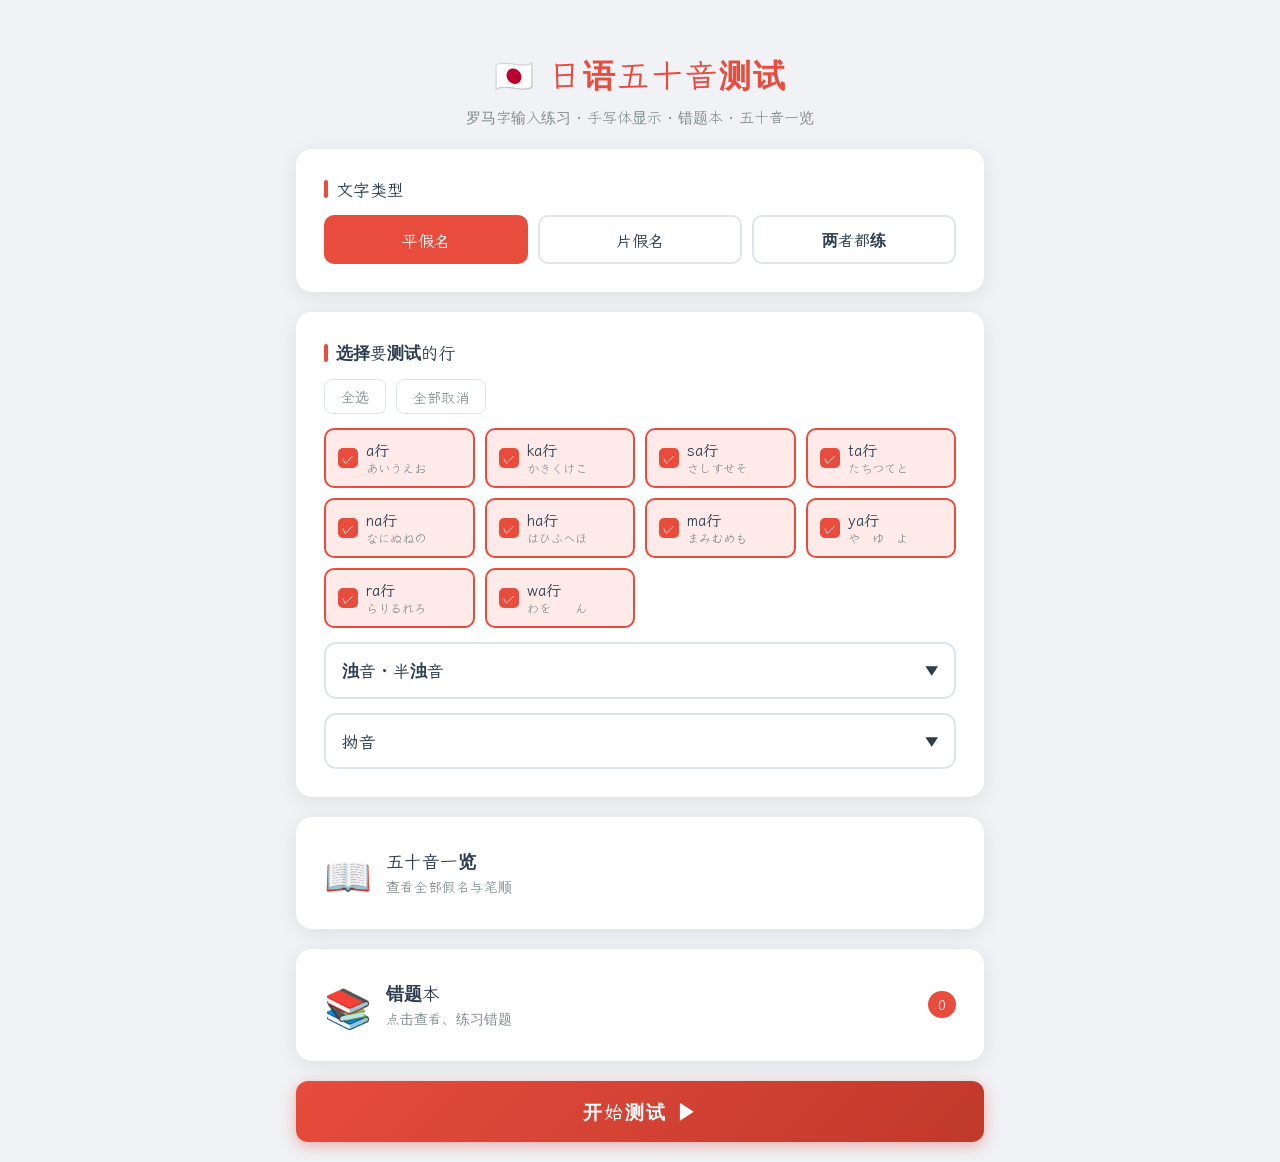
==== index.html @ a442e857 "更改了名字index" ====
<!DOCTYPE html>
<html lang="zh-CN">
<head>
<meta charset="UTF-8">
<meta name="viewport" content="width=device-width, initial-scale=1.0">
<title>日语五十音测试</title>
<link rel="preconnect" href="https://fonts.googleapis.com">
<link rel="preconnect" href="https://fonts.gstatic.com" crossorigin>
<link href="https://fonts.googleapis.com/css2?family=Klee+One:wght@400;600&display=swap" rel="stylesheet">
<link rel="stylesheet" href="css/style.css">
</head>
<body>
<div class="container">
  <header>
    <h1>🇯🇵 日语五十音测试</h1>
    <p>罗马字输入练习 · 手写体显示 · 错题本 · 五十音一览</p>
  </header>

  <!-- ===== 设置界面 ===== -->
  <div id="setupScreen">
    <div class="card">
      <div class="section-title">文字类型</div>
      <div class="script-toggle" id="scriptToggle">
        <button data-script="hiragana" class="active">平假名</button>
        <button data-script="katakana">片假名</button>
        <button data-script="both">两者都练</button>
      </div>
    </div>
    <div class="card">
      <div class="section-title">选择要测试的行</div>
      <div class="select-all-row">
        <button onclick="selectAll(true)">全选</button>
        <button onclick="selectAll(false)">全部取消</button>
      </div>
      <div class="row-grid" id="rowGrid"></div>
      <button class="collapse-toggle" id="dakuonRowToggle" onclick="toggleCollapse('dakuonRowToggle','dakuonRowBody')" style="margin-top:14px">
        <span>浊音・半浊音</span><span class="arrow">▼</span>
      </button>
      <div class="collapse-body" id="dakuonRowBody">
        <div class="row-grid" id="dakuonRowGrid" style="margin-top:14px"></div>
      </div>
      <button class="collapse-toggle" id="youonRowToggle" onclick="toggleCollapse('youonRowToggle','youonRowBody')" style="margin-top:14px">
        <span>拗音</span><span class="arrow">▼</span>
      </button>
      <div class="collapse-body" id="youonRowBody">
        <div class="row-grid" id="youonRowGrid" style="margin-top:14px"></div>
      </div>
    </div>
    <div class="card book-card" onclick="openChart()">
      <div class="book-icon">📖</div>
      <div class="book-text">
        <div class="book-title">五十音一览</div>
        <div class="book-sub">查看全部假名与笔顺</div>
      </div>
    </div>
    <div class="card book-card" onclick="openMistakeBook()">
      <div class="book-icon">📚</div>
      <div class="book-text">
        <div class="book-title">错题本</div>
        <div class="book-sub">点击查看、练习错题</div>
      </div>
      <div class="book-badge" id="bookCountBadge">0</div>
    </div>
    <button class="start-btn" onclick="startTest()">开始测试 ▶</button>
  </div>

  <!-- ===== 测试界面 ===== -->
  <div id="testScreen" class="hidden">
    <div class="card">
      <div class="progress-bar">
        <div class="progress-track"><div class="progress-fill" id="progressFill"></div></div>
        <div class="progress-text" id="progressText">0 / 0</div>
      </div>
      <div class="score-bar">
        <div class="score-item"><span class="dot dot-correct"></span>&nbsp;正确: <span id="correctCount">0</span></div>
        <div class="score-item"><span class="dot dot-wrong"></span>&nbsp;错误: <span id="wrongCount">0</span></div>
        <div class="score-item hidden" id="masteredWrap"><span class="dot" style="background:#f39c12"></span>&nbsp;已掌握: <span id="masteredCount">0</span></div>
      </div>
      <div class="test-area">
        <div><span class="kana-type-badge" id="kanaTypeBadge"></span></div>
        <div class="kana-display" id="kanaDisplay"></div>
        <div class="alt-hint">💡 chi可输ti，tsu可输tu，shi→si，fu→hu，ji→zi 等多种罗马字均可</div>
        <div class="input-area">
          <input type="text" id="romajiInput" placeholder="  " autocomplete="off" autocapitalize="off" spellcheck="false">
          <button onclick="checkAnswer()">✓</button>
        </div>
        <div class="feedback" id="feedback"></div>
        <div class="test-actions">
          <button onclick="skipQuestion()">跳过</button>
          <button class="btn-next hidden" id="nextBtn" onclick="nextQuestion()">下一题 →</button>
          <button onclick="endTest()">结束测试</button>
        </div>
      </div>
    </div>
  </div>

  <!-- ===== 结果界面 ===== -->
  <div id="resultScreen" class="hidden">
    <div class="card result-screen">
      <div class="section-title" style="justify-content:center;" id="resultTitle">测试结果</div>
      <div class="result-score" id="resultScore"></div>
      <div class="result-label" id="resultLabel"></div>
      <div class="result-detail">
        <div><div class="num" id="resCorrect" style="color:var(--success)"></div>正确</div>
        <div><div class="num" id="resWrong" style="color:var(--danger)"></div>错误</div>
        <div><div class="num" id="resTotal"></div>总计</div>
      </div>
      <div class="mistakes-section hidden" id="mistakesSection">
        <h3>📝 本次错题：</h3>
        <div class="mistake-list" id="mistakeList"></div>
      </div>
      <div style="margin-top:24px;display:flex;gap:10px;justify-content:center;flex-wrap:wrap">
        <button class="start-btn" style="max-width:260px" onclick="restartSame()">再来一次 ▶</button>
        <button class="hidden" id="resPracticeBtn" style="padding:14px 22px;border:2px solid #f39c12;border-radius:12px;background:#fff8e1;color:#856404;font-size:1em;font-weight:700;cursor:pointer;font-family:inherit" onclick="startMistakePractice()">📚 练习错题</button>
        <button style="padding:14px 22px;border:2px solid var(--border);border-radius:12px;background:var(--card);font-size:1em;font-weight:600;cursor:pointer;font-family:inherit" onclick="goSetup()">返回设置</button>
      </div>
    </div>
  </div>

  <!-- ===== 错题本界面 ===== -->
  <div id="mistakeBookScreen" class="hidden">
    <div class="card">
      <div class="section-title">📚 错题本</div>
      <div class="book-stats" id="bookStats"></div>
      <div id="bookList"></div>
    </div>
    <div class="book-actions">
      <button class="start-btn" id="bookPracticeBtn" style="max-width:100%" onclick="startMistakePractice()">练习错题 ▶</button>
      <div class="book-bottom-row">
        <button class="btn-danger" onclick="clearAllMistakes()">🗑 清空错题本</button>
        <button onclick="goSetup()">← 返回设置</button>
      </div>
    </div>
  </div>

  <!-- ===== 五十音一览界面 ===== -->
  <div id="chartScreen" class="hidden">
    <div class="card">
      <div class="chart-toggle" id="chartToggle">
        <button data-script="hiragana" class="active" onclick="setChartScript('hiragana')">平假名</button>
        <button data-script="katakana" onclick="setChartScript('katakana')">片假名</button>
      </div>

      <div class="section-title">清音（五十音）</div>
      <div id="seionChart"></div>

      <div class="chart-section">
        <button class="collapse-toggle" id="dakuonToggle" onclick="toggleCollapse('dakuonToggle','dakuonBody')">
          <span>浊音・半浊音</span><span class="arrow">▼</span>
        </button>
        <div class="collapse-body" id="dakuonBody">
          <div id="dakuonChart" style="margin-top:16px"></div>
        </div>
      </div>

      <div class="chart-section">
        <button class="collapse-toggle" id="youonToggle" onclick="toggleCollapse('youonToggle','youonBody')">
          <span>拗音</span><span class="arrow">▼</span>
        </button>
        <div class="collapse-body" id="youonBody">
          <div id="youonChart" style="margin-top:16px"></div>
        </div>
      </div>

      <div class="chart-section hidden" id="gaiSection">
        <div class="section-title">外来语音（片假名）</div>
        <div class="chart-flow" id="gaiChart"></div>
      </div>

      <div class="chart-note">💡 点击任意假名可查看笔顺动画</div>
      <button class="start-btn" style="margin-top:16px" onclick="goSetup()">← 返回设置</button>
    </div>
  </div>
</div>

<!-- ===== 笔画弹窗 ===== -->
<div class="modal-overlay hidden" id="strokeModal">
  <div class="modal">
    <div class="modal-head">
      <div class="modal-title">
        <span class="mk-char" id="modalChar"></span>
        <span class="mk-meta" id="modalMeta"></span>
      </div>
      <button class="modal-close" onclick="closeStrokeModal()">✕</button>
    </div>
    <div class="stroke-stage" id="strokeStage">
      <svg class="stroke-svg" id="strokeSvg" viewBox="0 0 109 109"></svg>
    </div>
    <div class="combo-stage hidden" id="comboStage">
      <div class="combo-grid" id="comboGrid"></div>
    </div>
    <div class="modal-romaji" id="modalRomaji"></div>
    <div class="modal-stroke-count" id="modalStrokeCount"></div>
    <div class="stroke-num-toggle" id="numToggleWrap">
      <label><input type="checkbox" id="strokeNumToggle" checked onchange="toggleStrokeNums(this.checked)"> 显示笔画数字</label>
    </div>
    <div class="stroke-actions">
      <button class="btn-replay" id="replayBtn" onclick="replayStroke()">▶ 重播</button>
      <button onclick="closeStrokeModal()">关闭</button>
    </div>
  </div>
</div>

<script src="js/stroke-data.js"></script>
<script src="js/kana-data.js"></script>
<script src="js/app.js"></script>
</body>
</html>
---- css/style.css ----
:root{--primary:#e74c3c;--primary-dark:#c0392b;--success:#27ae60;--danger:#e74c3c;--bg:#f0f2f5;--card:#fff;--text:#2c3e50;--text-light:#7f8c8d;--border:#dfe6e9;--shadow:0 4px 20px rgba(0,0,0,.08)}
*{margin:0;padding:0;box-sizing:border-box}
body{font-family:'Klee One','Yu Mincho','游明朝','Hiragino Mincho ProN',serif;background:var(--bg);color:var(--text);min-height:100vh}
.container{max-width:720px;margin:0 auto;padding:20px 16px}
header{text-align:center;padding:30px 0 20px}
header h1{font-size:2em;color:var(--primary);letter-spacing:2px}
header p{color:var(--text-light);margin-top:6px;font-size:.95em}
.card{background:var(--card);border-radius:16px;box-shadow:var(--shadow);padding:28px;margin-bottom:20px}
.section-title{font-size:1.05em;font-weight:700;margin-bottom:14px;display:flex;align-items:center;gap:8px}
.section-title::before{content:'';display:inline-block;width:4px;height:18px;background:var(--primary);border-radius:2px}

.script-toggle{display:flex;gap:10px;flex-wrap:wrap}
.script-toggle button{flex:1;min-width:100px;padding:10px 16px;border:2px solid var(--border);border-radius:10px;background:var(--card);color:var(--text);font-size:1em;font-weight:600;cursor:pointer;transition:all .2s;font-family:inherit}
.script-toggle button:hover{border-color:var(--primary);color:var(--primary)}
.script-toggle button.active{background:var(--primary);border-color:var(--primary);color:#fff}

.row-grid{display:grid;grid-template-columns:repeat(auto-fill,minmax(140px,1fr));gap:10px}
.row-item{display:flex;align-items:center;gap:8px;padding:10px 12px;border:2px solid var(--border);border-radius:10px;cursor:pointer;transition:all .2s;user-select:none}
.row-item:hover{border-color:var(--primary);background:#fff5f5}
.row-item.selected{border-color:var(--primary);background:#ffeaea}
.row-check{width:20px;height:20px;border:2px solid var(--border);border-radius:5px;display:flex;align-items:center;justify-content:center;flex-shrink:0;transition:all .2s;font-size:12px;color:#fff}
.row-item.selected .row-check{background:var(--primary);border-color:var(--primary)}
.row-label{font-weight:600;font-size:.95em;line-height:1.3}
.row-label small{display:block;font-weight:400;color:var(--text-light);font-size:.82em}

.select-all-row{display:flex;gap:10px;margin-bottom:14px}
.select-all-row button{padding:6px 16px;border:1.5px solid var(--border);border-radius:8px;background:var(--card);color:var(--text-light);font-size:.88em;cursor:pointer;transition:all .2s;font-family:inherit}
.select-all-row button:hover{border-color:var(--primary);color:var(--primary)}

.start-btn{display:block;width:100%;padding:16px;border:none;border-radius:12px;background:linear-gradient(135deg,#e74c3c,#c0392b);color:#fff;font-size:1.2em;font-weight:700;letter-spacing:2px;cursor:pointer;transition:all .3s;box-shadow:0 4px 15px rgba(231,76,60,.4);font-family:inherit}
.start-btn:hover{transform:translateY(-2px);box-shadow:0 6px 25px rgba(231,76,60,.5)}
.start-btn:active{transform:translateY(0)}

.kana-display{font-size:8em;line-height:1.2;padding:20px 0;min-height:200px;display:flex;align-items:center;justify-content:center;font-family:'Klee One','Yu Mincho','游明朝','Hiragino Mincho ProN',serif;font-weight:400}
.test-area{text-align:center}

.progress-bar{display:flex;align-items:center;gap:14px;margin-bottom:20px}
.progress-track{flex:1;height:8px;background:var(--border);border-radius:4px;overflow:hidden}
.progress-fill{height:100%;background:linear-gradient(90deg,#e74c3c,#f39c12);border-radius:4px;transition:width .4s ease}
.progress-text{font-size:.88em;color:var(--text-light);white-space:nowrap;font-weight:600}

.score-bar{display:flex;justify-content:center;gap:24px;margin-bottom:16px;font-size:.95em}
.score-item{display:flex;align-items:center;gap:6px;font-weight:600}
.dot{width:10px;height:10px;border-radius:50%;display:inline-block}
.dot-correct{background:var(--success)}.dot-wrong{background:var(--danger)}

.kana-type-badge{display:inline-block;padding:3px 12px;border-radius:20px;font-size:.78em;font-weight:600;margin-bottom:6px}
.badge-hira{background:#e8f8f5;color:#1abc9c}
.badge-kata{background:#f0e6ff;color:#8e44ad}
.badge-practice{background:#fff3cd;color:#856404}

.input-area{display:flex;gap:10px;max-width:400px;margin:0 auto 16px}
.input-area input{flex:1;padding:14px 18px;border:2.5px solid var(--border);border-radius:12px;font-size:1.2em;text-align:center;outline:none;transition:border-color .2s;text-transform:lowercase;font-family:'Segoe UI',sans-serif}
.input-area input:focus{border-color:var(--primary)}
.input-area input.correct{border-color:var(--success);background:#f0fff4}
.input-area input.wrong{border-color:var(--danger);background:#fff5f5}
.input-area button{padding:14px 24px;border:none;border-radius:12px;background:var(--primary);color:#fff;font-size:1em;font-weight:700;cursor:pointer;transition:background .2s;font-family:'Segoe UI',sans-serif}
.input-area button:hover{background:var(--primary-dark)}

.alt-hint{font-size:.82em;color:var(--text-light);margin-bottom:14px}
.feedback{font-size:1.15em;font-weight:700;min-height:36px;margin-bottom:12px;transition:all .3s}
.feedback.correct{color:var(--success)}.feedback.wrong{color:var(--danger)}

.test-actions{display:flex;gap:10px;justify-content:center;margin-top:8px;flex-wrap:wrap}
.test-actions button{padding:10px 24px;border:2px solid var(--border);border-radius:10px;background:var(--card);color:var(--text);font-size:.92em;font-weight:600;cursor:pointer;transition:all .2s;font-family:inherit}
.test-actions button:hover{border-color:var(--primary);color:var(--primary)}
.btn-next{background:var(--primary)!important;border-color:var(--primary)!important;color:#fff!important}
.btn-next:hover{background:var(--primary-dark)!important;color:#fff!important}

.result-screen{text-align:center}
.result-score{font-size:4em;font-weight:800;margin:20px 0 10px}
.result-label{font-size:1.1em;color:var(--text-light);margin-bottom:24px}
.result-detail{display:flex;justify-content:center;gap:32px;margin-bottom:28px;font-size:1em}
.result-detail .num{font-size:1.8em;font-weight:800}
.mistakes-section{text-align:left;margin-top:20px}
.mistakes-section h3{font-size:1em;margin-bottom:12px;color:var(--text-light)}
.mistake-list{display:grid;grid-template-columns:repeat(auto-fill,minmax(200px,1fr));gap:8px}
.mistake-item{display:flex;align-items:center;gap:10px;padding:10px 14px;background:#fff5f5;border-radius:10px;border-left:4px solid var(--danger)}
.mistake-item .mk-char{font-size:1.5em;font-weight:700;font-family:'Klee One','Yu Mincho',serif}
.mistake-item .mk-info{font-size:.88em;color:var(--text-light)}
.mistake-item .mk-info strong{color:var(--text)}

/* 错题本 */
.book-card{cursor:pointer;transition:all .2s;display:flex;align-items:center;gap:14px}
.book-card:hover{transform:translateY(-2px);box-shadow:0 6px 25px rgba(0,0,0,.12)}
.book-icon{font-size:2.4em}
.book-text{flex:1}
.book-text .book-title{font-size:1.1em;font-weight:700}
.book-text .book-sub{font-size:.85em;color:var(--text-light);margin-top:2px}
.book-badge{background:var(--primary);color:#fff;font-size:.82em;font-weight:700;padding:4px 10px;border-radius:20px;min-width:28px;text-align:center}

.book-item{display:flex;align-items:center;gap:12px;padding:12px 14px;border:1.5px solid var(--border);border-radius:12px;margin-bottom:8px;transition:all .2s}
.book-item:hover{border-color:#ffb3b3;background:#fffafa}
.book-item .bi-char{font-size:2em;min-width:50px;text-align:center;font-family:'Klee One','Yu Mincho',serif}
.book-item .bi-info{flex:1}
.book-item .bi-romaji{font-weight:700;font-size:1em}
.book-item .bi-meta{font-size:.78em;color:var(--text-light);margin-top:3px;display:flex;align-items:center;gap:8px;flex-wrap:wrap}
.book-item .bi-meta .tag{display:inline-block;padding:1px 8px;border-radius:10px;font-size:.75em;font-weight:600}
.tag-hira{background:#e8f8f5;color:#1abc9c}
.tag-kata{background:#f0e6ff;color:#8e44ad}
.streak-dots{display:inline-flex;gap:3px;vertical-align:middle}
.streak-dot{width:10px;height:10px;border-radius:50%;border:2px solid #ccc;background:transparent;display:inline-block}
.streak-dot.filled{background:var(--success);border-color:var(--success)}
.bi-remove{width:32px;height:32px;border:2px solid var(--border);border-radius:8px;background:var(--card);color:var(--text-light);font-size:1em;cursor:pointer;transition:all .2s;display:flex;align-items:center;justify-content:center;flex-shrink:0}
.bi-remove:hover{border-color:var(--danger);color:var(--danger);background:#fff5f5}

.book-empty{text-align:center;padding:50px 20px;color:var(--text-light)}
.book-empty .empty-icon{font-size:3em;margin-bottom:12px}
.book-stats{display:flex;justify-content:center;gap:24px;margin-bottom:18px;font-size:.92em}
.book-stats span{font-weight:700}

.book-actions{display:flex;flex-direction:column;gap:10px}
.book-bottom-row{display:flex;gap:10px}
.book-bottom-row button{flex:1;padding:12px;border:2px solid var(--border);border-radius:10px;background:var(--card);color:var(--text);font-weight:600;cursor:pointer;transition:all .2s;font-family:inherit;font-size:.92em}
.book-bottom-row button:hover{border-color:var(--primary);color:var(--primary)}
.book-bottom-row .btn-danger{color:var(--danger)}.book-bottom-row .btn-danger:hover{border-color:var(--danger);background:#fff5f5}

/* ===== 五十音一览 ===== */
.chart-toggle{display:flex;gap:10px;flex-wrap:wrap;margin-bottom:18px}
.chart-toggle button{flex:1;min-width:100px;padding:10px 16px;border:2px solid var(--border);border-radius:10px;background:var(--card);color:var(--text);font-size:1em;font-weight:600;cursor:pointer;transition:all .2s;font-family:inherit}
.chart-toggle button:hover{border-color:var(--primary);color:var(--primary)}
.chart-toggle button.active{background:var(--primary);border-color:var(--primary);color:#fff}

.chart-section{margin-bottom:10px}
.chart-section + .chart-section{margin-top:16px}

.collapse-toggle{width:100%;display:flex;align-items:center;justify-content:space-between;gap:10px;padding:14px 16px;border:2px solid var(--border);border-radius:12px;background:var(--card);color:var(--text);font-size:1.05em;font-weight:700;cursor:pointer;transition:all .2s;font-family:inherit}
.collapse-toggle:hover{border-color:var(--primary);color:var(--primary)}
.collapse-toggle .arrow{transition:transform .3s;font-size:.8em}
.collapse-toggle.open .arrow{transform:rotate(180deg)}
.collapse-body{overflow:hidden;max-height:0;transition:max-height .35s ease}
.collapse-body.open{max-height:2000px}

.chart-row{display:flex;gap:8px;margin-bottom:8px}
.chart-row-head{width:46px;flex-shrink:0;display:flex;align-items:center;justify-content:center;font-weight:700;color:var(--primary);font-size:1.3em;border-right:2px solid var(--border);font-family:'Klee One','Yu Mincho',serif}
.chart-row-cells{flex:1;display:grid;grid-template-columns:repeat(5,1fr);gap:8px}
.chart-row-cells.cols-3{grid-template-columns:repeat(3,1fr)}
.chart-row-cells.cols-6{grid-template-columns:repeat(6,1fr)}
.chart-cell{padding:12px 0;font-size:1.7em;border:2px solid var(--border);border-radius:10px;background:var(--card);color:var(--text);cursor:pointer;transition:all .2s;font-family:'Klee One','Yu Mincho',serif;line-height:1.2;text-align:center}
.chart-cell .k{display:block}
.chart-cell:hover{border-color:var(--primary);color:var(--primary);transform:translateY(-2px);box-shadow:0 4px 12px rgba(231,76,60,.15)}
.chart-cell .romaji{display:block;font-size:.45em;color:var(--text-light);font-family:'Segoe UI',sans-serif;font-weight:600;margin-top:2px}
.chart-cell:hover .romaji{color:var(--primary)}
.chart-cell.empty{visibility:hidden;pointer-events:none}

.chart-flow{display:grid;grid-template-columns:repeat(auto-fill,minmax(86px,1fr));gap:8px}
.chart-flow .chart-cell{font-size:1.5em;padding:10px 0}

.chart-note{font-size:.82em;color:var(--text-light);margin-top:12px;line-height:1.6}

/* ===== 笔画弹窗 ===== */
.modal-overlay{position:fixed;inset:0;background:rgba(44,62,80,.5);display:flex;align-items:center;justify-content:center;z-index:100;padding:16px;animation:fadeIn .2s ease}
.modal{background:var(--card);border-radius:18px;width:100%;max-width:380px;padding:24px;box-shadow:0 12px 50px rgba(0,0,0,.25);animation:popIn .25s ease}
.modal-head{display:flex;align-items:flex-start;justify-content:space-between;margin-bottom:6px}
.modal-title{font-size:1.05em;font-weight:700;display:flex;align-items:center;gap:10px}
.modal-title .mk-char{font-size:2.2em;font-family:'Klee One','Yu Mincho',serif;line-height:1}
.modal-title .mk-meta{font-size:.8em;color:var(--text-light);font-weight:600}
.modal-close{width:34px;height:34px;border:2px solid var(--border);border-radius:9px;background:var(--card);color:var(--text-light);font-size:1.1em;cursor:pointer;transition:all .2s;display:flex;align-items:center;justify-content:center;flex-shrink:0}
.modal-close:hover{border-color:var(--danger);color:var(--danger)}

.stroke-stage{display:flex;justify-content:center;padding:8px 0 4px}
.stroke-svg{width:210px;max-width:100%;height:auto;display:block}
.stroke-svg .kvg-path{fill:none;stroke:var(--text);stroke-width:5;stroke-linecap:round;stroke-linejoin:round}
.stroke-svg .stroke-num{fill:#aaa;font-size:11px;font-weight:700;font-family:'Segoe UI',sans-serif}

.modal-romaji{text-align:center;font-size:1.4em;font-weight:700;margin:10px 0 2px}
.modal-stroke-count{text-align:center;font-size:.85em;color:var(--text-light);margin-bottom:14px}
.stroke-actions{display:flex;gap:10px}
.stroke-actions button{flex:1;padding:11px;border:2px solid var(--border);border-radius:10px;background:var(--card);color:var(--text);font-weight:600;cursor:pointer;transition:all .2s;font-family:inherit;font-size:.92em}
.stroke-actions button:hover{border-color:var(--primary);color:var(--primary)}
.stroke-actions .btn-replay{background:var(--primary);border-color:var(--primary);color:#fff}
.stroke-actions .btn-replay:hover{background:var(--primary-dark);color:#fff}

/* 笔画数字开关 */
.stroke-num-toggle{display:flex;justify-content:center;margin-bottom:12px;font-size:.85em;color:var(--text-light)}
.stroke-num-toggle label{display:flex;align-items:center;gap:6px;cursor:pointer;font-family:'Segoe UI',sans-serif}
.stroke-num-toggle input{accent-color:var(--primary)}

/* 田字格（虚线） */
.stroke-svg .tian-grid rect,.stroke-svg .tian-grid line{stroke:#c5cdd2;stroke-width:1;stroke-dasharray:5 4;fill:none}

/* 组合字（拗音/外来语音）分格显示 */
.combo-stage{display:flex;justify-content:center;padding:14px 0 4px}
.combo-grid{display:flex;gap:8px}
.combo-cell{width:88px;height:88px;border:1.5px dashed #c5cdd2;border-radius:4px;display:flex;align-items:center;justify-content:center;font-family:'Klee One','Yu Mincho',serif;color:var(--text)}
.combo-cell.big{font-size:3.6em}
.combo-cell.small{font-size:2em}

@keyframes fadeIn{from{opacity:0}to{opacity:1}}
@keyframes popIn{from{opacity:0;transform:scale(.94)}to{opacity:1;transform:scale(1)}}

.hidden{display:none!important}

@media(max-width:520px){
  .container{padding:12px 10px}.card{padding:20px 16px}
  .kana-display{font-size:5.5em;min-height:150px}
  header h1{font-size:1.5em}
  .row-grid{grid-template-columns:repeat(auto-fill,minmax(120px,1fr))}
  .score-bar{gap:16px;font-size:.85em}
  .book-item{gap:8px;padding:10px}.book-item .bi-char{font-size:1.6em;min-width:40px}
  .chart-cell{font-size:1.4em;padding:10px 0}
  .chart-row-head{width:38px;font-size:1.1em}
  .stroke-svg{width:180px}
}
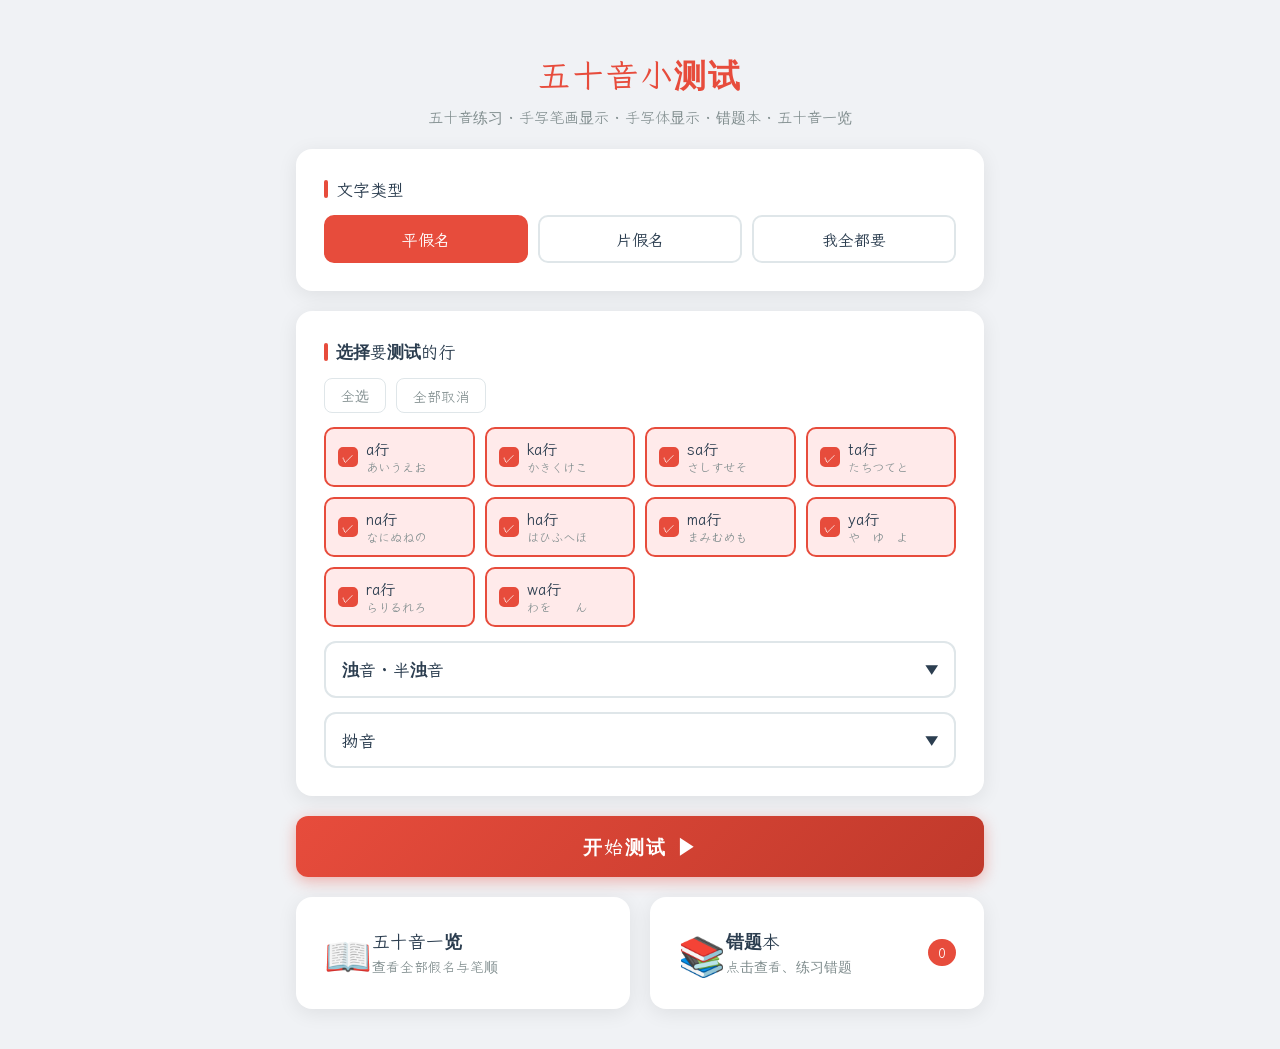
==== commit b1f7f34e: "更改了ui布局" ====
--- a/index.html
+++ b/index.html
@@ -12,8 +12,8 @@
 <body>
 <div class="container">
   <header>
-    <h1>🇯🇵 日语五十音测试</h1>
-    <p>罗马字输入练习 · 手写体显示 · 错题本 · 五十音一览</p>
+    <h1>五十音小测试</h1>
+    <p>五十音练习 · 手写笔画显示 · 手写体显示 · 错题本 · 五十音一览</p>
   </header>
 
   <!-- ===== 设置界面 ===== -->
@@ -23,7 +23,7 @@
       <div class="script-toggle" id="scriptToggle">
         <button data-script="hiragana" class="active">平假名</button>
         <button data-script="katakana">片假名</button>
-        <button data-script="both">两者都练</button>
+        <button data-script="both">我全都要</button>
       </div>
     </div>
     <div class="card">
@@ -46,7 +46,10 @@
         <div class="row-grid" id="youonRowGrid" style="margin-top:14px"></div>
       </div>
     </div>
-    <div class="card book-card" onclick="openChart()">
+    <button class="start-btn" onclick="startTest()">开始测试 ▶</button>
+
+    <div class="big_card" style="display: flex;gap: 20px">
+          <div class="card book-card" onclick="openChart()">
       <div class="book-icon">📖</div>
       <div class="book-text">
         <div class="book-title">五十音一览</div>
@@ -61,7 +64,8 @@
       </div>
       <div class="book-badge" id="bookCountBadge">0</div>
     </div>
-    <button class="start-btn" onclick="startTest()">开始测试 ▶</button>
+    </div>
+    
   </div>
 
   <!-- ===== 测试界面 ===== -->
@@ -167,7 +171,7 @@
         <div class="chart-flow" id="gaiChart"></div>
       </div>
 
-      <div class="chart-note">💡 点击任意假名可查看笔顺动画</div>
+      <!-- <div class="chart-note">💡 点击任意假名可查看笔顺动画</div> -->
       <button class="start-btn" style="margin-top:16px" onclick="goSetup()">← 返回设置</button>
     </div>
   </div>
--- a/css/style.css
+++ b/css/style.css
@@ -1,204 +1,1172 @@
-:root{--primary:#e74c3c;--primary-dark:#c0392b;--success:#27ae60;--danger:#e74c3c;--bg:#f0f2f5;--card:#fff;--text:#2c3e50;--text-light:#7f8c8d;--border:#dfe6e9;--shadow:0 4px 20px rgba(0,0,0,.08)}
-*{margin:0;padding:0;box-sizing:border-box}
-body{font-family:'Klee One','Yu Mincho','游明朝','Hiragino Mincho ProN',serif;background:var(--bg);color:var(--text);min-height:100vh}
-.container{max-width:720px;margin:0 auto;padding:20px 16px}
-header{text-align:center;padding:30px 0 20px}
-header h1{font-size:2em;color:var(--primary);letter-spacing:2px}
-header p{color:var(--text-light);margin-top:6px;font-size:.95em}
-.card{background:var(--card);border-radius:16px;box-shadow:var(--shadow);padding:28px;margin-bottom:20px}
-.section-title{font-size:1.05em;font-weight:700;margin-bottom:14px;display:flex;align-items:center;gap:8px}
-.section-title::before{content:'';display:inline-block;width:4px;height:18px;background:var(--primary);border-radius:2px}
-
-.script-toggle{display:flex;gap:10px;flex-wrap:wrap}
-.script-toggle button{flex:1;min-width:100px;padding:10px 16px;border:2px solid var(--border);border-radius:10px;background:var(--card);color:var(--text);font-size:1em;font-weight:600;cursor:pointer;transition:all .2s;font-family:inherit}
-.script-toggle button:hover{border-color:var(--primary);color:var(--primary)}
-.script-toggle button.active{background:var(--primary);border-color:var(--primary);color:#fff}
-
-.row-grid{display:grid;grid-template-columns:repeat(auto-fill,minmax(140px,1fr));gap:10px}
-.row-item{display:flex;align-items:center;gap:8px;padding:10px 12px;border:2px solid var(--border);border-radius:10px;cursor:pointer;transition:all .2s;user-select:none}
-.row-item:hover{border-color:var(--primary);background:#fff5f5}
-.row-item.selected{border-color:var(--primary);background:#ffeaea}
-.row-check{width:20px;height:20px;border:2px solid var(--border);border-radius:5px;display:flex;align-items:center;justify-content:center;flex-shrink:0;transition:all .2s;font-size:12px;color:#fff}
-.row-item.selected .row-check{background:var(--primary);border-color:var(--primary)}
-.row-label{font-weight:600;font-size:.95em;line-height:1.3}
-.row-label small{display:block;font-weight:400;color:var(--text-light);font-size:.82em}
-
-.select-all-row{display:flex;gap:10px;margin-bottom:14px}
-.select-all-row button{padding:6px 16px;border:1.5px solid var(--border);border-radius:8px;background:var(--card);color:var(--text-light);font-size:.88em;cursor:pointer;transition:all .2s;font-family:inherit}
-.select-all-row button:hover{border-color:var(--primary);color:var(--primary)}
-
-.start-btn{display:block;width:100%;padding:16px;border:none;border-radius:12px;background:linear-gradient(135deg,#e74c3c,#c0392b);color:#fff;font-size:1.2em;font-weight:700;letter-spacing:2px;cursor:pointer;transition:all .3s;box-shadow:0 4px 15px rgba(231,76,60,.4);font-family:inherit}
-.start-btn:hover{transform:translateY(-2px);box-shadow:0 6px 25px rgba(231,76,60,.5)}
-.start-btn:active{transform:translateY(0)}
-
-.kana-display{font-size:8em;line-height:1.2;padding:20px 0;min-height:200px;display:flex;align-items:center;justify-content:center;font-family:'Klee One','Yu Mincho','游明朝','Hiragino Mincho ProN',serif;font-weight:400}
-.test-area{text-align:center}
-
-.progress-bar{display:flex;align-items:center;gap:14px;margin-bottom:20px}
-.progress-track{flex:1;height:8px;background:var(--border);border-radius:4px;overflow:hidden}
-.progress-fill{height:100%;background:linear-gradient(90deg,#e74c3c,#f39c12);border-radius:4px;transition:width .4s ease}
-.progress-text{font-size:.88em;color:var(--text-light);white-space:nowrap;font-weight:600}
-
-.score-bar{display:flex;justify-content:center;gap:24px;margin-bottom:16px;font-size:.95em}
-.score-item{display:flex;align-items:center;gap:6px;font-weight:600}
-.dot{width:10px;height:10px;border-radius:50%;display:inline-block}
-.dot-correct{background:var(--success)}.dot-wrong{background:var(--danger)}
-
-.kana-type-badge{display:inline-block;padding:3px 12px;border-radius:20px;font-size:.78em;font-weight:600;margin-bottom:6px}
-.badge-hira{background:#e8f8f5;color:#1abc9c}
-.badge-kata{background:#f0e6ff;color:#8e44ad}
-.badge-practice{background:#fff3cd;color:#856404}
-
-.input-area{display:flex;gap:10px;max-width:400px;margin:0 auto 16px}
-.input-area input{flex:1;padding:14px 18px;border:2.5px solid var(--border);border-radius:12px;font-size:1.2em;text-align:center;outline:none;transition:border-color .2s;text-transform:lowercase;font-family:'Segoe UI',sans-serif}
-.input-area input:focus{border-color:var(--primary)}
-.input-area input.correct{border-color:var(--success);background:#f0fff4}
-.input-area input.wrong{border-color:var(--danger);background:#fff5f5}
-.input-area button{padding:14px 24px;border:none;border-radius:12px;background:var(--primary);color:#fff;font-size:1em;font-weight:700;cursor:pointer;transition:background .2s;font-family:'Segoe UI',sans-serif}
-.input-area button:hover{background:var(--primary-dark)}
-
-.alt-hint{font-size:.82em;color:var(--text-light);margin-bottom:14px}
-.feedback{font-size:1.15em;font-weight:700;min-height:36px;margin-bottom:12px;transition:all .3s}
-.feedback.correct{color:var(--success)}.feedback.wrong{color:var(--danger)}
-
-.test-actions{display:flex;gap:10px;justify-content:center;margin-top:8px;flex-wrap:wrap}
-.test-actions button{padding:10px 24px;border:2px solid var(--border);border-radius:10px;background:var(--card);color:var(--text);font-size:.92em;font-weight:600;cursor:pointer;transition:all .2s;font-family:inherit}
-.test-actions button:hover{border-color:var(--primary);color:var(--primary)}
-.btn-next{background:var(--primary)!important;border-color:var(--primary)!important;color:#fff!important}
-.btn-next:hover{background:var(--primary-dark)!important;color:#fff!important}
-
-.result-screen{text-align:center}
-.result-score{font-size:4em;font-weight:800;margin:20px 0 10px}
-.result-label{font-size:1.1em;color:var(--text-light);margin-bottom:24px}
-.result-detail{display:flex;justify-content:center;gap:32px;margin-bottom:28px;font-size:1em}
-.result-detail .num{font-size:1.8em;font-weight:800}
-.mistakes-section{text-align:left;margin-top:20px}
-.mistakes-section h3{font-size:1em;margin-bottom:12px;color:var(--text-light)}
-.mistake-list{display:grid;grid-template-columns:repeat(auto-fill,minmax(200px,1fr));gap:8px}
-.mistake-item{display:flex;align-items:center;gap:10px;padding:10px 14px;background:#fff5f5;border-radius:10px;border-left:4px solid var(--danger)}
-.mistake-item .mk-char{font-size:1.5em;font-weight:700;font-family:'Klee One','Yu Mincho',serif}
-.mistake-item .mk-info{font-size:.88em;color:var(--text-light)}
-.mistake-item .mk-info strong{color:var(--text)}
+:root {
+  --primary: #e74c3c;
+  --primary-dark: #c0392b;
+  --success: #27ae60;
+  --danger: #e74c3c;
+  --bg: #f0f2f5;
+  --card: #fff;
+  --text: #2c3e50;
+  --text-light: #7f8c8d;
+  --border: #dfe6e9;
+  --shadow: 0 4px 20px rgba(0, 0, 0, .08)
+}
+
+* {
+  margin: 0;
+  padding: 0;
+  box-sizing: border-box
+}
+
+body {
+  font-family: 'Klee One', 'Yu Mincho', '游明朝', 'Hiragino Mincho ProN', serif;
+  background: var(--bg);
+  color: var(--text);
+  min-height: 100vh
+}
+
+.container {
+  max-width: 720px;
+  margin: 0 auto;
+  padding: 20px 16px
+}
+
+header {
+  text-align: center;
+  padding: 30px 0 20px
+}
+
+header h1 {
+  font-size: 2em;
+  color: var(--primary);
+  letter-spacing: 2px
+}
+
+header p {
+  color: var(--text-light);
+  margin-top: 6px;
+  font-size: .95em
+}
+
+.card {
+  background: var(--card);
+  border-radius: 16px;
+  box-shadow: var(--shadow);
+  padding: 28px;
+  margin-bottom: 20px
+}
+
+.section-title {
+  font-size: 1.05em;
+  font-weight: 700;
+  margin-bottom: 14px;
+  display: flex;
+  align-items: center;
+  gap: 8px
+}
+
+.section-title::before {
+  content: '';
+  display: inline-block;
+  width: 4px;
+  height: 18px;
+  background: var(--primary);
+  border-radius: 2px
+}
+
+.script-toggle {
+  display: flex;
+  gap: 10px;
+  flex-wrap: wrap
+}
+
+.script-toggle button {
+  flex: 1;
+  min-width: 100px;
+  padding: 10px 16px;
+  border: 2px solid var(--border);
+  border-radius: 10px;
+  background: var(--card);
+  color: var(--text);
+  font-size: 1em;
+  font-weight: 600;
+  cursor: pointer;
+  transition: all .2s;
+  font-family: inherit
+}
+
+.script-toggle button:hover {
+  border-color: var(--primary);
+  color: var(--primary)
+}
+
+.script-toggle button.active {
+  background: var(--primary);
+  border-color: var(--primary);
+  color: #fff
+}
+
+.row-grid {
+  display: grid;
+  grid-template-columns: repeat(auto-fill, minmax(140px, 1fr));
+  gap: 10px
+}
+
+.row-item {
+  display: flex;
+  align-items: center;
+  gap: 8px;
+  padding: 10px 12px;
+  border: 2px solid var(--border);
+  border-radius: 10px;
+  cursor: pointer;
+  transition: all .2s;
+  user-select: none
+}
+
+.row-item:hover {
+  border-color: var(--primary);
+  background: #fff5f5
+}
+
+.row-item.selected {
+  border-color: var(--primary);
+  background: #ffeaea
+}
+
+.row-check {
+  width: 20px;
+  height: 20px;
+  border: 2px solid var(--border);
+  border-radius: 5px;
+  display: flex;
+  align-items: center;
+  justify-content: center;
+  flex-shrink: 0;
+  transition: all .2s;
+  font-size: 12px;
+  color: #fff
+}
+
+.row-item.selected .row-check {
+  background: var(--primary);
+  border-color: var(--primary)
+}
+
+.row-label {
+  font-weight: 600;
+  font-size: .95em;
+  line-height: 1.3
+}
+
+.row-label small {
+  display: block;
+  font-weight: 400;
+  color: var(--text-light);
+  font-size: .82em
+}
+
+.select-all-row {
+  display: flex;
+  gap: 10px;
+  margin-bottom: 14px
+}
+
+.select-all-row button {
+  padding: 6px 16px;
+  border: 1.5px solid var(--border);
+  border-radius: 8px;
+  background: var(--card);
+  color: var(--text-light);
+  font-size: .88em;
+  cursor: pointer;
+  transition: all .2s;
+  font-family: inherit
+}
+
+.select-all-row button:hover {
+  border-color: var(--primary);
+  color: var(--primary)
+}
+
+.start-btn {
+  display: block;
+  width: 100%;
+  padding: 16px;
+  margin-bottom: 20px;
+  border: none;
+  border-radius: 12px;
+  background: linear-gradient(135deg, #e74c3c, #c0392b);
+  color: #fff;
+  font-size: 1.2em;
+  font-weight: 700;
+  letter-spacing: 2px;
+  cursor: pointer;
+  transition: all .3s;
+  box-shadow: 0 4px 15px rgba(231, 76, 60, .4);
+  font-family: inherit
+}
+
+.start-btn:hover {
+  transform: translateY(-2px);
+  box-shadow: 0 6px 25px rgba(231, 76, 60, .5)
+}
+
+.start-btn:active {
+  transform: translateY(0)
+}
+
+.kana-display {
+  font-size: 8em;
+  line-height: 1.2;
+  padding: 20px 0;
+  min-height: 200px;
+  display: flex;
+  align-items: center;
+  justify-content: center;
+  font-family: 'Klee One', 'Yu Mincho', '游明朝', 'Hiragino Mincho ProN', serif;
+  font-weight: 400
+}
+
+.test-area {
+  text-align: center
+}
+
+.progress-bar {
+  display: flex;
+  align-items: center;
+  gap: 14px;
+  margin-bottom: 20px
+}
+
+.progress-track {
+  flex: 1;
+  height: 8px;
+  background: var(--border);
+  border-radius: 4px;
+  overflow: hidden
+}
+
+.progress-fill {
+  height: 100%;
+  background: linear-gradient(90deg, #e74c3c, #f39c12);
+  border-radius: 4px;
+  transition: width .4s ease
+}
+
+.progress-text {
+  font-size: .88em;
+  color: var(--text-light);
+  white-space: nowrap;
+  font-weight: 600
+}
+
+.score-bar {
+  display: flex;
+  justify-content: center;
+  gap: 24px;
+  margin-bottom: 16px;
+  font-size: .95em
+}
+
+.score-item {
+  display: flex;
+  align-items: center;
+  gap: 6px;
+  font-weight: 600
+}
+
+.dot {
+  width: 10px;
+  height: 10px;
+  border-radius: 50%;
+  display: inline-block
+}
+
+.dot-correct {
+  background: var(--success)
+}
+
+.dot-wrong {
+  background: var(--danger)
+}
+
+.kana-type-badge {
+  display: inline-block;
+  padding: 3px 12px;
+  border-radius: 20px;
+  font-size: .78em;
+  font-weight: 600;
+  margin-bottom: 6px
+}
+
+.badge-hira {
+  background: #e8f8f5;
+  color: #1abc9c
+}
+
+.badge-kata {
+  background: #f0e6ff;
+  color: #8e44ad
+}
+
+.badge-practice {
+  background: #fff3cd;
+  color: #856404
+}
+
+.input-area {
+  display: flex;
+  gap: 10px;
+  max-width: 400px;
+  margin: 0 auto 16px
+}
+
+.input-area input {
+  flex: 1;
+  padding: 14px 18px;
+  border: 2.5px solid var(--border);
+  border-radius: 12px;
+  font-size: 1.2em;
+  text-align: center;
+  outline: none;
+  transition: border-color .2s;
+  text-transform: lowercase;
+  font-family: 'Segoe UI', sans-serif
+}
+
+.input-area input:focus {
+  border-color: var(--primary)
+}
+
+.input-area input.correct {
+  border-color: var(--success);
+  background: #f0fff4
+}
+
+.input-area input.wrong {
+  border-color: var(--danger);
+  background: #fff5f5
+}
+
+.input-area button {
+  padding: 14px 24px;
+  border: none;
+  border-radius: 12px;
+  background: var(--primary);
+  color: #fff;
+  font-size: 1em;
+  font-weight: 700;
+  cursor: pointer;
+  transition: background .2s;
+  font-family: 'Segoe UI', sans-serif
+}
+
+.input-area button:hover {
+  background: var(--primary-dark)
+}
+
+.alt-hint {
+  font-size: .82em;
+  color: var(--text-light);
+  margin-bottom: 14px
+}
+
+.feedback {
+  font-size: 1.15em;
+  font-weight: 700;
+  min-height: 36px;
+  margin-bottom: 12px;
+  transition: all .3s
+}
+
+.feedback.correct {
+  color: var(--success)
+}
+
+.feedback.wrong {
+  color: var(--danger)
+}
+
+.test-actions {
+  display: flex;
+  gap: 10px;
+  justify-content: center;
+  margin-top: 8px;
+  flex-wrap: wrap
+}
+
+.test-actions button {
+  padding: 10px 24px;
+  border: 2px solid var(--border);
+  border-radius: 10px;
+  background: var(--card);
+  color: var(--text);
+  font-size: .92em;
+  font-weight: 600;
+  cursor: pointer;
+  transition: all .2s;
+  font-family: inherit
+}
+
+.test-actions button:hover {
+  border-color: var(--primary);
+  color: var(--primary)
+}
+
+.btn-next {
+  background: var(--primary) !important;
+  border-color: var(--primary) !important;
+  color: #fff !important
+}
+
+.btn-next:hover {
+  background: var(--primary-dark) !important;
+  color: #fff !important
+}
+
+.result-screen {
+  text-align: center
+}
+
+.result-score {
+  font-size: 4em;
+  font-weight: 800;
+  margin: 20px 0 10px
+}
+
+.result-label {
+  font-size: 1.1em;
+  color: var(--text-light);
+  margin-bottom: 24px
+}
+
+.result-detail {
+  display: flex;
+  justify-content: center;
+  gap: 32px;
+  margin-bottom: 28px;
+  font-size: 1em
+}
+
+.result-detail .num {
+  font-size: 1.8em;
+  font-weight: 800
+}
+
+.mistakes-section {
+  text-align: left;
+  margin-top: 20px
+}
+
+.mistakes-section h3 {
+  font-size: 1em;
+  margin-bottom: 12px;
+  color: var(--text-light)
+}
+
+.mistake-list {
+  display: grid;
+  grid-template-columns: repeat(auto-fill, minmax(200px, 1fr));
+  gap: 8px
+}
+
+.mistake-item {
+  display: flex;
+  align-items: center;
+  gap: 10px;
+  padding: 10px 14px;
+  background: #fff5f5;
+  border-radius: 10px;
+  border-left: 4px solid var(--danger)
+}
+
+.mistake-item .mk-char {
+  font-size: 1.5em;
+  font-weight: 700;
+  font-family: 'Klee One', 'Yu Mincho', serif
+}
+
+.mistake-item .mk-info {
+  font-size: .88em;
+  color: var(--text-light)
+}
+
+.mistake-item .mk-info strong {
+  color: var(--text)
+}
 
 /* 错题本 */
-.book-card{cursor:pointer;transition:all .2s;display:flex;align-items:center;gap:14px}
-.book-card:hover{transform:translateY(-2px);box-shadow:0 6px 25px rgba(0,0,0,.12)}
-.book-icon{font-size:2.4em}
-.book-text{flex:1}
-.book-text .book-title{font-size:1.1em;font-weight:700}
-.book-text .book-sub{font-size:.85em;color:var(--text-light);margin-top:2px}
-.book-badge{background:var(--primary);color:#fff;font-size:.82em;font-weight:700;padding:4px 10px;border-radius:20px;min-width:28px;text-align:center}
-
-.book-item{display:flex;align-items:center;gap:12px;padding:12px 14px;border:1.5px solid var(--border);border-radius:12px;margin-bottom:8px;transition:all .2s}
-.book-item:hover{border-color:#ffb3b3;background:#fffafa}
-.book-item .bi-char{font-size:2em;min-width:50px;text-align:center;font-family:'Klee One','Yu Mincho',serif}
-.book-item .bi-info{flex:1}
-.book-item .bi-romaji{font-weight:700;font-size:1em}
-.book-item .bi-meta{font-size:.78em;color:var(--text-light);margin-top:3px;display:flex;align-items:center;gap:8px;flex-wrap:wrap}
-.book-item .bi-meta .tag{display:inline-block;padding:1px 8px;border-radius:10px;font-size:.75em;font-weight:600}
-.tag-hira{background:#e8f8f5;color:#1abc9c}
-.tag-kata{background:#f0e6ff;color:#8e44ad}
-.streak-dots{display:inline-flex;gap:3px;vertical-align:middle}
-.streak-dot{width:10px;height:10px;border-radius:50%;border:2px solid #ccc;background:transparent;display:inline-block}
-.streak-dot.filled{background:var(--success);border-color:var(--success)}
-.bi-remove{width:32px;height:32px;border:2px solid var(--border);border-radius:8px;background:var(--card);color:var(--text-light);font-size:1em;cursor:pointer;transition:all .2s;display:flex;align-items:center;justify-content:center;flex-shrink:0}
-.bi-remove:hover{border-color:var(--danger);color:var(--danger);background:#fff5f5}
-
-.book-empty{text-align:center;padding:50px 20px;color:var(--text-light)}
-.book-empty .empty-icon{font-size:3em;margin-bottom:12px}
-.book-stats{display:flex;justify-content:center;gap:24px;margin-bottom:18px;font-size:.92em}
-.book-stats span{font-weight:700}
-
-.book-actions{display:flex;flex-direction:column;gap:10px}
-.book-bottom-row{display:flex;gap:10px}
-.book-bottom-row button{flex:1;padding:12px;border:2px solid var(--border);border-radius:10px;background:var(--card);color:var(--text);font-weight:600;cursor:pointer;transition:all .2s;font-family:inherit;font-size:.92em}
-.book-bottom-row button:hover{border-color:var(--primary);color:var(--primary)}
-.book-bottom-row .btn-danger{color:var(--danger)}.book-bottom-row .btn-danger:hover{border-color:var(--danger);background:#fff5f5}
+.book-card {
+  cursor: pointer;
+  transition: all .2s;
+  display: flex;
+  align-items: center;
+  
+  width:49%;
+}
+
+.book-card:hover {
+  transform: translateY(-2px);
+  box-shadow: 0 6px 25px rgba(0, 0, 0, .12)
+}
+
+.book-icon {
+  font-size: 2.4em
+}
+
+.book-text {
+  flex: 1
+}
+
+.book-text .book-title {
+  font-size: 1.1em;
+  font-weight: 700
+}
+
+.book-text .book-sub {
+  font-size: .85em;
+  color: var(--text-light);
+  margin-top: 2px
+}
+
+.book-badge {
+  background: var(--primary);
+  color: #fff;
+  font-size: .82em;
+  font-weight: 700;
+  padding: 4px 10px;
+  border-radius: 20px;
+  min-width: 28px;
+  text-align: center
+}
+
+.book-item {
+  display: flex;
+  align-items: center;
+  gap: 12px;
+  padding: 12px 14px;
+  border: 1.5px solid var(--border);
+  border-radius: 12px;
+  margin-bottom: 8px;
+  transition: all .2s
+}
+
+.book-item:hover {
+  border-color: #ffb3b3;
+  background: #fffafa
+}
+
+.book-item .bi-char {
+  font-size: 2em;
+  min-width: 50px;
+  text-align: center;
+  font-family: 'Klee One', 'Yu Mincho', serif
+}
+
+.book-item .bi-info {
+  flex: 1
+}
+
+.book-item .bi-romaji {
+  font-weight: 700;
+  font-size: 1em
+}
+
+.book-item .bi-meta {
+  font-size: .78em;
+  color: var(--text-light);
+  margin-top: 3px;
+  display: flex;
+  align-items: center;
+  gap: 8px;
+  flex-wrap: wrap
+}
+
+.book-item .bi-meta .tag {
+  display: inline-block;
+  padding: 1px 8px;
+  border-radius: 10px;
+  font-size: .75em;
+  font-weight: 600
+}
+
+.tag-hira {
+  background: #e8f8f5;
+  color: #1abc9c
+}
+
+.tag-kata {
+  background: #f0e6ff;
+  color: #8e44ad
+}
+
+.streak-dots {
+  display: inline-flex;
+  gap: 3px;
+  vertical-align: middle
+}
+
+.streak-dot {
+  width: 10px;
+  height: 10px;
+  border-radius: 50%;
+  border: 2px solid #ccc;
+  background: transparent;
+  display: inline-block
+}
+
+.streak-dot.filled {
+  background: var(--success);
+  border-color: var(--success)
+}
+
+.bi-remove {
+  width: 32px;
+  height: 32px;
+  border: 2px solid var(--border);
+  border-radius: 8px;
+  background: var(--card);
+  color: var(--text-light);
+  font-size: 1em;
+  cursor: pointer;
+  transition: all .2s;
+  display: flex;
+  align-items: center;
+  justify-content: center;
+  flex-shrink: 0
+}
+
+.bi-remove:hover {
+  border-color: var(--danger);
+  color: var(--danger);
+  background: #fff5f5
+}
+
+.book-empty {
+  text-align: center;
+  padding: 50px 20px;
+  color: var(--text-light)
+}
+
+.book-empty .empty-icon {
+  font-size: 3em;
+  margin-bottom: 12px
+}
+
+.book-stats {
+  display: flex;
+  justify-content: center;
+  gap: 24px;
+  margin-bottom: 18px;
+  font-size: .92em
+}
+
+.book-stats span {
+  font-weight: 700
+}
+
+.book-actions {
+  display: flex;
+  flex-direction: column;
+  gap: 10px
+}
+
+.book-bottom-row {
+  display: flex;
+  gap: 10px
+}
+
+.book-bottom-row button {
+  flex: 1;
+  padding: 12px;
+  border: 2px solid var(--border);
+  border-radius: 10px;
+  background: var(--card);
+  color: var(--text);
+  font-weight: 600;
+  cursor: pointer;
+  transition: all .2s;
+  font-family: inherit;
+  font-size: .92em
+}
+
+.book-bottom-row button:hover {
+  border-color: var(--primary);
+  color: var(--primary)
+}
+
+.book-bottom-row .btn-danger {
+  color: var(--danger)
+}
+
+.book-bottom-row .btn-danger:hover {
+  border-color: var(--danger);
+  background: #fff5f5
+}
 
 /* ===== 五十音一览 ===== */
-.chart-toggle{display:flex;gap:10px;flex-wrap:wrap;margin-bottom:18px}
-.chart-toggle button{flex:1;min-width:100px;padding:10px 16px;border:2px solid var(--border);border-radius:10px;background:var(--card);color:var(--text);font-size:1em;font-weight:600;cursor:pointer;transition:all .2s;font-family:inherit}
-.chart-toggle button:hover{border-color:var(--primary);color:var(--primary)}
-.chart-toggle button.active{background:var(--primary);border-color:var(--primary);color:#fff}
-
-.chart-section{margin-bottom:10px}
-.chart-section + .chart-section{margin-top:16px}
-
-.collapse-toggle{width:100%;display:flex;align-items:center;justify-content:space-between;gap:10px;padding:14px 16px;border:2px solid var(--border);border-radius:12px;background:var(--card);color:var(--text);font-size:1.05em;font-weight:700;cursor:pointer;transition:all .2s;font-family:inherit}
-.collapse-toggle:hover{border-color:var(--primary);color:var(--primary)}
-.collapse-toggle .arrow{transition:transform .3s;font-size:.8em}
-.collapse-toggle.open .arrow{transform:rotate(180deg)}
-.collapse-body{overflow:hidden;max-height:0;transition:max-height .35s ease}
-.collapse-body.open{max-height:2000px}
-
-.chart-row{display:flex;gap:8px;margin-bottom:8px}
-.chart-row-head{width:46px;flex-shrink:0;display:flex;align-items:center;justify-content:center;font-weight:700;color:var(--primary);font-size:1.3em;border-right:2px solid var(--border);font-family:'Klee One','Yu Mincho',serif}
-.chart-row-cells{flex:1;display:grid;grid-template-columns:repeat(5,1fr);gap:8px}
-.chart-row-cells.cols-3{grid-template-columns:repeat(3,1fr)}
-.chart-row-cells.cols-6{grid-template-columns:repeat(6,1fr)}
-.chart-cell{padding:12px 0;font-size:1.7em;border:2px solid var(--border);border-radius:10px;background:var(--card);color:var(--text);cursor:pointer;transition:all .2s;font-family:'Klee One','Yu Mincho',serif;line-height:1.2;text-align:center}
-.chart-cell .k{display:block}
-.chart-cell:hover{border-color:var(--primary);color:var(--primary);transform:translateY(-2px);box-shadow:0 4px 12px rgba(231,76,60,.15)}
-.chart-cell .romaji{display:block;font-size:.45em;color:var(--text-light);font-family:'Segoe UI',sans-serif;font-weight:600;margin-top:2px}
-.chart-cell:hover .romaji{color:var(--primary)}
-.chart-cell.empty{visibility:hidden;pointer-events:none}
-
-.chart-flow{display:grid;grid-template-columns:repeat(auto-fill,minmax(86px,1fr));gap:8px}
-.chart-flow .chart-cell{font-size:1.5em;padding:10px 0}
-
-.chart-note{font-size:.82em;color:var(--text-light);margin-top:12px;line-height:1.6}
+.chart-toggle {
+  display: flex;
+  gap: 10px;
+  flex-wrap: wrap;
+  margin-bottom: 18px
+}
+
+.chart-toggle button {
+  flex: 1;
+  min-width: 100px;
+  padding: 10px 16px;
+  border: 2px solid var(--border);
+  border-radius: 10px;
+  background: var(--card);
+  color: var(--text);
+  font-size: 1em;
+  font-weight: 600;
+  cursor: pointer;
+  transition: all .2s;
+  font-family: inherit
+}
+
+.chart-toggle button:hover {
+  border-color: var(--primary);
+  color: var(--primary)
+}
+
+.chart-toggle button.active {
+  background: var(--primary);
+  border-color: var(--primary);
+  color: #fff
+}
+
+.chart-section {
+  margin-bottom: 10px
+}
+
+.chart-section+.chart-section {
+  margin-top: 16px
+}
+
+.collapse-toggle {
+  width: 100%;
+  display: flex;
+  align-items: center;
+  justify-content: space-between;
+  gap: 10px;
+  padding: 14px 16px;
+  border: 2px solid var(--border);
+  border-radius: 12px;
+  background: var(--card);
+  color: var(--text);
+  font-size: 1.05em;
+  font-weight: 700;
+  cursor: pointer;
+  transition: all .2s;
+  font-family: inherit
+}
+
+.collapse-toggle:hover {
+  border-color: var(--primary);
+  color: var(--primary)
+}
+
+.collapse-toggle .arrow {
+  transition: transform .3s;
+  font-size: .8em
+}
+
+.collapse-toggle.open .arrow {
+  transform: rotate(180deg)
+}
+
+.collapse-body {
+  overflow: hidden;
+  max-height: 0;
+  transition: max-height .35s ease
+}
+
+.collapse-body.open {
+  max-height: 2000px
+}
+
+.chart-row {
+  display: flex;
+  gap: 8px;
+  margin-bottom: 8px
+}
+
+.chart-row-head {
+  width: 46px;
+  flex-shrink: 0;
+  display: flex;
+  align-items: center;
+  justify-content: center;
+  font-weight: 700;
+  color: var(--primary);
+  font-size: 1.3em;
+  border-right: 2px solid var(--border);
+  font-family: 'Klee One', 'Yu Mincho', serif
+}
+
+.chart-row-cells {
+  flex: 1;
+  display: grid;
+  grid-template-columns: repeat(5, 1fr);
+  gap: 8px
+}
+
+.chart-row-cells.cols-3 {
+  grid-template-columns: repeat(3, 1fr)
+}
+
+.chart-row-cells.cols-6 {
+  grid-template-columns: repeat(6, 1fr)
+}
+
+.chart-cell {
+  padding: 12px 0;
+  font-size: 1.7em;
+  border: 2px solid var(--border);
+  border-radius: 10px;
+  background: var(--card);
+  color: var(--text);
+  cursor: pointer;
+  transition: all .2s;
+  font-family: 'Klee One', 'Yu Mincho', serif;
+  line-height: 1.2;
+  text-align: center
+}
+
+.chart-cell .k {
+  display: block
+}
+
+.chart-cell:hover {
+  border-color: var(--primary);
+  color: var(--primary);
+  transform: translateY(-2px);
+  box-shadow: 0 4px 12px rgba(231, 76, 60, .15)
+}
+
+.chart-cell .romaji {
+  display: block;
+  font-size: .45em;
+  color: var(--text-light);
+  font-family: 'Segoe UI', sans-serif;
+  font-weight: 600;
+  margin-top: 2px
+}
+
+.chart-cell:hover .romaji {
+  color: var(--primary)
+}
+
+.chart-cell.empty {
+  visibility: hidden;
+  pointer-events: none
+}
+
+.chart-flow {
+  display: grid;
+  grid-template-columns: repeat(auto-fill, minmax(86px, 1fr));
+  gap: 8px
+}
+
+.chart-flow .chart-cell {
+  font-size: 1.5em;
+  padding: 10px 0
+}
+
+.chart-note {
+  font-size: .82em;
+  color: var(--text-light);
+  margin-top: 12px;
+  line-height: 1.6
+}
 
 /* ===== 笔画弹窗 ===== */
-.modal-overlay{position:fixed;inset:0;background:rgba(44,62,80,.5);display:flex;align-items:center;justify-content:center;z-index:100;padding:16px;animation:fadeIn .2s ease}
-.modal{background:var(--card);border-radius:18px;width:100%;max-width:380px;padding:24px;box-shadow:0 12px 50px rgba(0,0,0,.25);animation:popIn .25s ease}
-.modal-head{display:flex;align-items:flex-start;justify-content:space-between;margin-bottom:6px}
-.modal-title{font-size:1.05em;font-weight:700;display:flex;align-items:center;gap:10px}
-.modal-title .mk-char{font-size:2.2em;font-family:'Klee One','Yu Mincho',serif;line-height:1}
-.modal-title .mk-meta{font-size:.8em;color:var(--text-light);font-weight:600}
-.modal-close{width:34px;height:34px;border:2px solid var(--border);border-radius:9px;background:var(--card);color:var(--text-light);font-size:1.1em;cursor:pointer;transition:all .2s;display:flex;align-items:center;justify-content:center;flex-shrink:0}
-.modal-close:hover{border-color:var(--danger);color:var(--danger)}
-
-.stroke-stage{display:flex;justify-content:center;padding:8px 0 4px}
-.stroke-svg{width:210px;max-width:100%;height:auto;display:block}
-.stroke-svg .kvg-path{fill:none;stroke:var(--text);stroke-width:5;stroke-linecap:round;stroke-linejoin:round}
-.stroke-svg .stroke-num{fill:#aaa;font-size:11px;font-weight:700;font-family:'Segoe UI',sans-serif}
-
-.modal-romaji{text-align:center;font-size:1.4em;font-weight:700;margin:10px 0 2px}
-.modal-stroke-count{text-align:center;font-size:.85em;color:var(--text-light);margin-bottom:14px}
-.stroke-actions{display:flex;gap:10px}
-.stroke-actions button{flex:1;padding:11px;border:2px solid var(--border);border-radius:10px;background:var(--card);color:var(--text);font-weight:600;cursor:pointer;transition:all .2s;font-family:inherit;font-size:.92em}
-.stroke-actions button:hover{border-color:var(--primary);color:var(--primary)}
-.stroke-actions .btn-replay{background:var(--primary);border-color:var(--primary);color:#fff}
-.stroke-actions .btn-replay:hover{background:var(--primary-dark);color:#fff}
+.modal-overlay {
+  position: fixed;
+  inset: 0;
+  background: rgba(44, 62, 80, .5);
+  display: flex;
+  align-items: center;
+  justify-content: center;
+  z-index: 100;
+  padding: 16px;
+  animation: fadeIn .2s ease
+}
+
+.modal {
+  background: var(--card);
+  border-radius: 18px;
+  width: 100%;
+  max-width: 380px;
+  padding: 24px;
+  box-shadow: 0 12px 50px rgba(0, 0, 0, .25);
+  animation: popIn .25s ease
+}
+
+.modal-head {
+  display: flex;
+  align-items: flex-start;
+  justify-content: space-between;
+  margin-bottom: 6px
+}
+
+.modal-title {
+  font-size: 1.05em;
+  font-weight: 700;
+  display: flex;
+  align-items: center;
+  gap: 10px
+}
+
+.modal-title .mk-char {
+  font-size: 2.2em;
+  font-family: 'Klee One', 'Yu Mincho', serif;
+  line-height: 1
+}
+
+.modal-title .mk-meta {
+  font-size: .8em;
+  color: var(--text-light);
+  font-weight: 600
+}
+
+.modal-close {
+  width: 34px;
+  height: 34px;
+  border: 2px solid var(--border);
+  border-radius: 9px;
+  background: var(--card);
+  color: var(--text-light);
+  font-size: 1.1em;
+  cursor: pointer;
+  transition: all .2s;
+  display: flex;
+  align-items: center;
+  justify-content: center;
+  flex-shrink: 0
+}
+
+.modal-close:hover {
+  border-color: var(--danger);
+  color: var(--danger)
+}
+
+.stroke-stage {
+  display: flex;
+  justify-content: center;
+  padding: 8px 0 4px
+}
+
+.stroke-svg {
+  width: 210px;
+  max-width: 100%;
+  height: auto;
+  display: block
+}
+
+.stroke-svg .kvg-path {
+  fill: none;
+  stroke: var(--text);
+  stroke-width: 5;
+  stroke-linecap: round;
+  stroke-linejoin: round
+}
+
+.stroke-svg .stroke-num {
+  fill: #aaa;
+  font-size: 11px;
+  font-weight: 700;
+  font-family: 'Segoe UI', sans-serif
+}
+
+.modal-romaji {
+  text-align: center;
+  font-size: 1.4em;
+  font-weight: 700;
+  margin: 10px 0 2px
+}
+
+.modal-stroke-count {
+  text-align: center;
+  font-size: .85em;
+  color: var(--text-light);
+  margin-bottom: 14px
+}
+
+.stroke-actions {
+  display: flex;
+  gap: 10px
+}
+
+.stroke-actions button {
+  flex: 1;
+  padding: 11px;
+  border: 2px solid var(--border);
+  border-radius: 10px;
+  background: var(--card);
+  color: var(--text);
+  font-weight: 600;
+  cursor: pointer;
+  transition: all .2s;
+  font-family: inherit;
+  font-size: .92em
+}
+
+.stroke-actions button:hover {
+  border-color: var(--primary);
+  color: var(--primary)
+}
+
+.stroke-actions .btn-replay {
+  background: var(--primary);
+  border-color: var(--primary);
+  color: #fff
+}
+
+.stroke-actions .btn-replay:hover {
+  background: var(--primary-dark);
+  color: #fff
+}
 
 /* 笔画数字开关 */
-.stroke-num-toggle{display:flex;justify-content:center;margin-bottom:12px;font-size:.85em;color:var(--text-light)}
-.stroke-num-toggle label{display:flex;align-items:center;gap:6px;cursor:pointer;font-family:'Segoe UI',sans-serif}
-.stroke-num-toggle input{accent-color:var(--primary)}
+.stroke-num-toggle {
+  display: flex;
+  justify-content: center;
+  margin-bottom: 12px;
+  font-size: .85em;
+  color: var(--text-light)
+}
+
+.stroke-num-toggle label {
+  display: flex;
+  align-items: center;
+  gap: 6px;
+  cursor: pointer;
+  font-family: 'Segoe UI', sans-serif
+}
+
+.stroke-num-toggle input {
+  accent-color: var(--primary)
+}
 
 /* 田字格（虚线） */
-.stroke-svg .tian-grid rect,.stroke-svg .tian-grid line{stroke:#c5cdd2;stroke-width:1;stroke-dasharray:5 4;fill:none}
+.stroke-svg .tian-grid rect,
+.stroke-svg .tian-grid line {
+  stroke: #c5cdd2;
+  stroke-width: 1;
+  stroke-dasharray: 5 4;
+  fill: none
+}
 
 /* 组合字（拗音/外来语音）分格显示 */
-.combo-stage{display:flex;justify-content:center;padding:14px 0 4px}
-.combo-grid{display:flex;gap:8px}
-.combo-cell{width:88px;height:88px;border:1.5px dashed #c5cdd2;border-radius:4px;display:flex;align-items:center;justify-content:center;font-family:'Klee One','Yu Mincho',serif;color:var(--text)}
-.combo-cell.big{font-size:3.6em}
-.combo-cell.small{font-size:2em}
-
-@keyframes fadeIn{from{opacity:0}to{opacity:1}}
-@keyframes popIn{from{opacity:0;transform:scale(.94)}to{opacity:1;transform:scale(1)}}
-
-.hidden{display:none!important}
-
-@media(max-width:520px){
-  .container{padding:12px 10px}.card{padding:20px 16px}
-  .kana-display{font-size:5.5em;min-height:150px}
-  header h1{font-size:1.5em}
-  .row-grid{grid-template-columns:repeat(auto-fill,minmax(120px,1fr))}
-  .score-bar{gap:16px;font-size:.85em}
-  .book-item{gap:8px;padding:10px}.book-item .bi-char{font-size:1.6em;min-width:40px}
-  .chart-cell{font-size:1.4em;padding:10px 0}
-  .chart-row-head{width:38px;font-size:1.1em}
-  .stroke-svg{width:180px}
-}
+.combo-stage {
+  display: flex;
+  justify-content: center;
+  padding: 14px 0 4px
+}
+
+.combo-grid {
+  display: flex;
+  gap: 8px
+}
+
+.combo-cell {
+  width: 88px;
+  height: 88px;
+  border: 1.5px dashed #c5cdd2;
+  border-radius: 4px;
+  display: flex;
+  align-items: center;
+  justify-content: center;
+  font-family: 'Klee One', 'Yu Mincho', serif;
+  color: var(--text)
+}
+
+.combo-cell.big {
+  font-size: 3.6em
+}
+
+.combo-cell.small {
+  font-size: 2em
+}
+
+@keyframes fadeIn {
+  from {
+    opacity: 0
+  }
+
+  to {
+    opacity: 1
+  }
+}
+
+@keyframes popIn {
+  from {
+    opacity: 0;
+    transform: scale(.94)
+  }
+
+  to {
+    opacity: 1;
+    transform: scale(1)
+  }
+}
+
+.hidden {
+  display: none !important
+}
+
+@media(max-width:520px) {
+  .container {
+    padding: 12px 10px
+  }
+
+  .card {
+    padding: 20px 16px
+  }
+
+  .kana-display {
+    font-size: 5.5em;
+    min-height: 150px
+  }
+
+  header h1 {
+    font-size: 1.5em
+  }
+
+  .row-grid {
+    grid-template-columns: repeat(auto-fill, minmax(120px, 1fr))
+  }
+
+  .score-bar {
+    gap: 16px;
+    font-size: .85em
+  }
+
+  .book-item {
+    gap: 8px;
+    padding: 10px
+  }
+
+  .book-item .bi-char {
+    font-size: 1.6em;
+    min-width: 40px
+  }
+
+  .chart-cell {
+    font-size: 1.4em;
+    padding: 10px 0
+  }
+
+  .chart-row-head {
+    width: 38px;
+    font-size: 1.1em
+  }
+
+  .stroke-svg {
+    width: 180px
+  }
+}
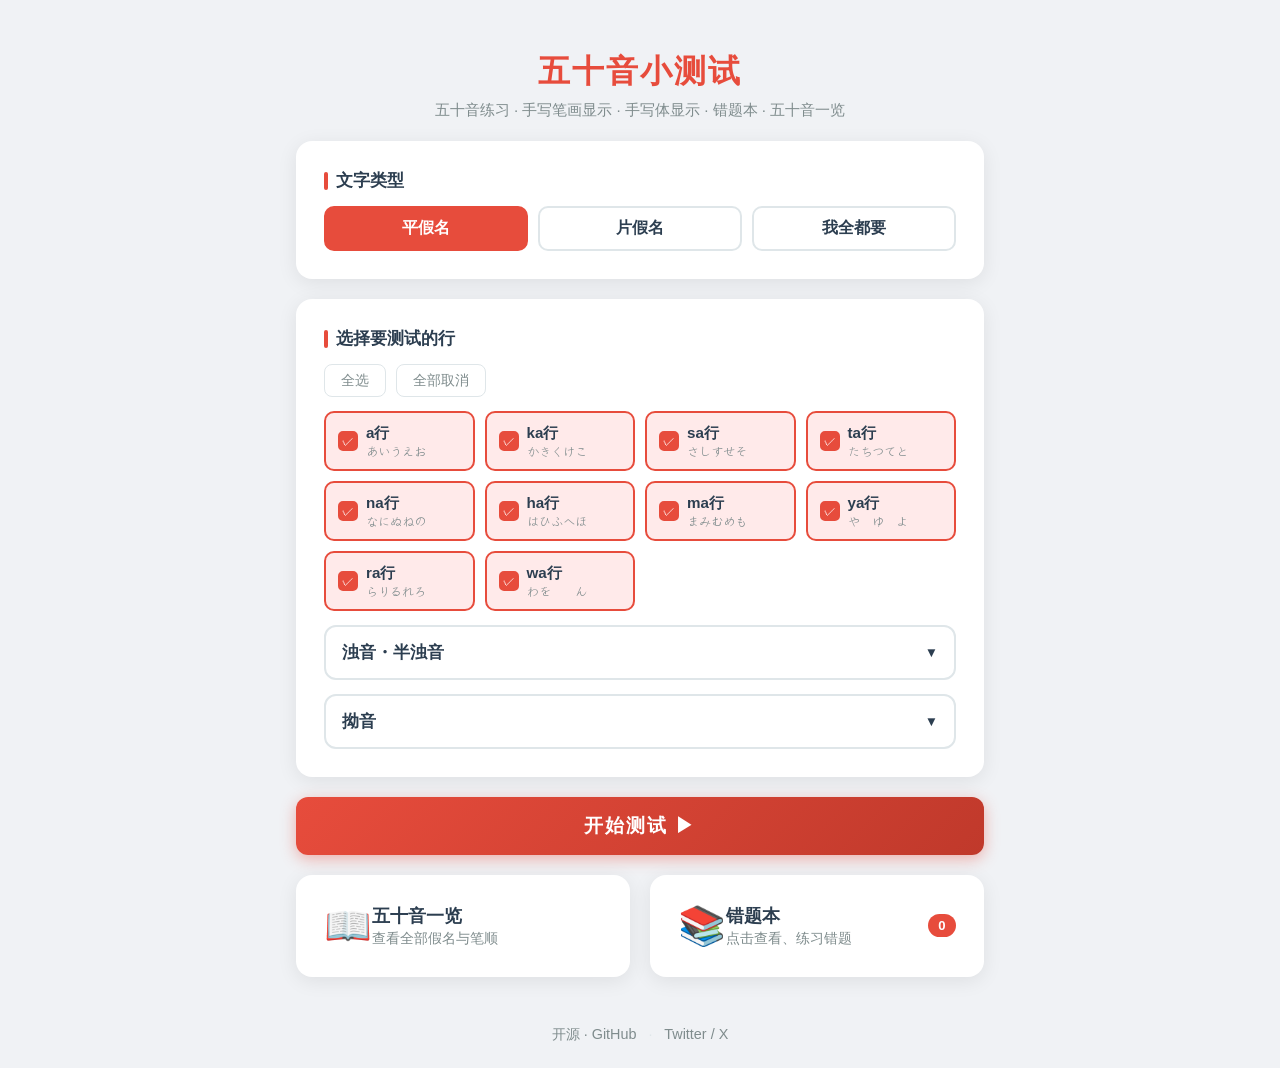
==== commit ed9099b2: "添加页脚链接，一览页页头标题改为「五十音一览」" ====
--- a/index.html
+++ b/index.html
@@ -12,8 +12,8 @@
 <body>
 <div class="container">
   <header>
-    <h1>五十音小测试</h1>
-    <p>五十音练习 · 手写笔画显示 · 手写体显示 · 错题本 · 五十音一览</p>
+    <h1 id="pageTitle">五十音小测试</h1>
+    <p id="pageSubtitle">五十音练习 · 手写笔画显示 · 手写体显示 · 错题本 · 五十音一览</p>
   </header>
 
   <!-- ===== 设置界面 ===== -->
@@ -140,11 +140,6 @@
   <!-- ===== 五十音一览界面 ===== -->
   <div id="chartScreen" class="hidden">
     <div class="card">
-      <div class="chart-toggle" id="chartToggle">
-        <button data-script="hiragana" class="active" onclick="setChartScript('hiragana')">平假名</button>
-        <button data-script="katakana" onclick="setChartScript('katakana')">片假名</button>
-      </div>
-
       <div class="section-title">清音（五十音）</div>
       <div id="seionChart"></div>
 
@@ -177,31 +172,31 @@
   </div>
 </div>
 
+<footer class="site-footer">
+  <a href="https://github.com/Fay521/kana-romaji-quiz" target="_blank" rel="noopener">开源 · GitHub</a>
+  <span class="sep">·</span>
+  <a href="https://x.com/Kiss_light233" target="_blank" rel="noopener">Twitter / X</a>
+</footer>
+
 <!-- ===== 笔画弹窗 ===== -->
 <div class="modal-overlay hidden" id="strokeModal">
   <div class="modal">
     <div class="modal-head">
-      <div class="modal-title">
-        <span class="mk-char" id="modalChar"></span>
-        <span class="mk-meta" id="modalMeta"></span>
-      </div>
+      <div class="modal-title">笔画详情</div>
       <button class="modal-close" onclick="closeStrokeModal()">✕</button>
     </div>
-    <div class="stroke-stage" id="strokeStage">
-      <svg class="stroke-svg" id="strokeSvg" viewBox="0 0 109 109"></svg>
-    </div>
-    <div class="combo-stage hidden" id="comboStage">
-      <div class="combo-grid" id="comboGrid"></div>
-    </div>
+    <div class="dual-stage" id="dualStage"></div>
     <div class="modal-romaji" id="modalRomaji"></div>
     <div class="modal-stroke-count" id="modalStrokeCount"></div>
     <div class="stroke-num-toggle" id="numToggleWrap">
       <label><input type="checkbox" id="strokeNumToggle" checked onchange="toggleStrokeNums(this.checked)"> 显示笔画数字</label>
     </div>
+    <!-- 底部重播/关闭按钮（后续添加声音；关闭用右上角 ×）
     <div class="stroke-actions">
       <button class="btn-replay" id="replayBtn" onclick="replayStroke()">▶ 重播</button>
       <button onclick="closeStrokeModal()">关闭</button>
     </div>
+    -->
   </div>
 </div>
 
--- a/css/style.css
+++ b/css/style.css
@@ -18,7 +18,7 @@
 }
 
 body {
-  font-family: 'Klee One', 'Yu Mincho', '游明朝', 'Hiragino Mincho ProN', serif;
+  font-family: 'Segoe UI', 'SimSun', '宋体', sans-serif;
   background: var(--bg);
   color: var(--text);
   min-height: 100vh
@@ -162,7 +162,8 @@
   display: block;
   font-weight: 400;
   color: var(--text-light);
-  font-size: .82em
+  font-size: .82em;
+  font-family: 'Klee One', 'Yu Mincho', 'Hiragino Mincho ProN', 'SimSun', '宋体', serif
 }
 
 .select-all-row {
@@ -296,7 +297,8 @@
   border-radius: 20px;
   font-size: .78em;
   font-weight: 600;
-  margin-bottom: 6px
+  margin-bottom: 6px;
+  font-family: 'Klee One', 'Yu Mincho', 'Hiragino Mincho ProN', 'SimSun', '宋体', serif
 }
 
 .badge-hira {
@@ -495,6 +497,10 @@
   color: var(--text)
 }
 
+.mistake-item .mk-info small {
+  font-family: 'Klee One', 'Yu Mincho', 'Hiragino Mincho ProN', 'SimSun', '宋体', serif
+}
+
 /* 错题本 */
 .book-card {
   cursor: pointer;
@@ -592,12 +598,14 @@
 
 .tag-hira {
   background: #e8f8f5;
-  color: #1abc9c
+  color: #1abc9c;
+  font-family: 'Klee One', 'Yu Mincho', 'Hiragino Mincho ProN', 'SimSun', '宋体', serif
 }
 
 .tag-kata {
   background: #f0e6ff;
-  color: #8e44ad
+  color: #8e44ad;
+  font-family: 'Klee One', 'Yu Mincho', 'Hiragino Mincho ProN', 'SimSun', '宋体', serif
 }
 
 .streak-dots {
@@ -837,7 +845,14 @@
 }
 
 .chart-cell .k {
-  display: block
+  display: flex;
+  align-items: center;
+  justify-content: center;
+  gap: 4px
+}
+
+.chart-cell .sep {
+  color: var(--text-light)
 }
 
 .chart-cell:hover {
@@ -900,10 +915,21 @@
   background: var(--card);
   border-radius: 18px;
   width: 100%;
-  max-width: 380px;
+  max-width: 521px;
   padding: 24px;
   box-shadow: 0 12px 50px rgba(0, 0, 0, .25);
   animation: popIn .25s ease
+}
+
+/* 竖屏时收窄弹窗 */
+@media (orientation: portrait) {
+  .modal {
+    max-width: 92vw
+  }
+
+  .dual-panel .stroke-svg {
+    width: 140px
+  }
 }
 
 .modal-head {
@@ -1093,6 +1119,79 @@
   font-size: 2em
 }
 
+/* 双栏（左平假名 右片假名） */
+.dual-stage {
+  display: flex;
+  justify-content: center;
+  align-items: flex-start;
+  gap: 24px;
+  padding: 8px 0 4px
+}
+
+.dual-panel {
+  display: flex;
+  flex-direction: column;
+  align-items: center;
+  gap: 6px
+}
+
+.dual-label {
+  font-size: .8em;
+  color: var(--text-light);
+  font-weight: 600
+}
+
+.panel-replay {
+  padding: 4px 12px;
+  font-size: .78em;
+  border: 1.5px solid var(--border);
+  border-radius: 8px;
+  background: var(--card);
+  color: var(--text-light);
+  cursor: pointer;
+  transition: all .2s;
+  font-family: inherit
+}
+
+.panel-replay:hover {
+  border-color: var(--primary);
+  color: var(--primary)
+}
+
+.dual-panel .stroke-svg {
+  width: 200px
+}
+
+.dual-panel .combo-cell {
+  width: 64px;
+  height: 64px
+}
+
+.dual-panel .combo-cell.big {
+  font-size: 2.6em
+}
+
+.dual-panel .combo-cell.small {
+  font-size: 1.5em
+}
+
+.dual-stage.single .stroke-svg {
+  width: 210px
+}
+
+.dual-stage.single .combo-cell {
+  width: 88px;
+  height: 88px
+}
+
+.dual-stage.single .combo-cell.big {
+  font-size: 3.6em
+}
+
+.dual-stage.single .combo-cell.small {
+  font-size: 2em
+}
+
 @keyframes fadeIn {
   from {
     opacity: 0
@@ -1119,6 +1218,29 @@
   display: none !important
 }
 
+/* 页脚小尾巴 */
+.site-footer {
+  text-align: center;
+  padding: 8px 16px 24px;
+  font-size: .9em;
+  color: var(--text-light)
+}
+
+.site-footer a {
+  color: var(--text-light);
+  text-decoration: none;
+  transition: color .2s
+}
+
+.site-footer a:hover {
+  color: var(--primary)
+}
+
+.site-footer .sep {
+  margin: 0 8px;
+  color: var(--border)
+}
+
 @media(max-width:520px) {
   .container {
     padding: 12px 10px
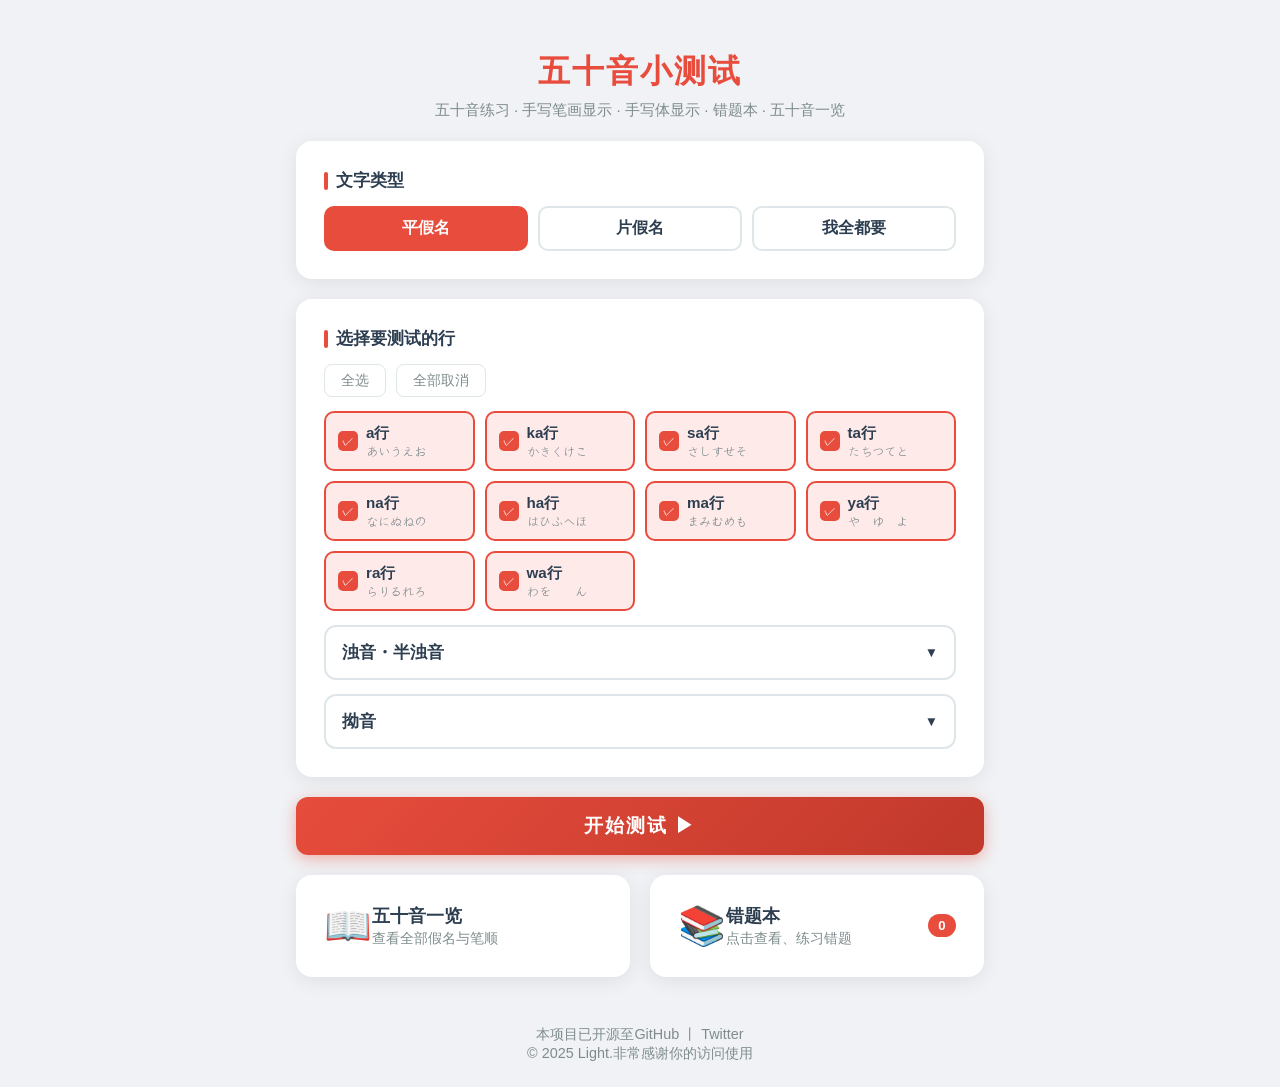
==== commit ea296f59: "外来语音改名为外来语" ====
--- a/index.html
+++ b/index.html
@@ -162,7 +162,7 @@
       </div>
 
       <div class="chart-section hidden" id="gaiSection">
-        <div class="section-title">外来语音（片假名）</div>
+        <div class="section-title">外来语</div>
         <div class="chart-flow" id="gaiChart"></div>
       </div>
 
@@ -173,9 +173,11 @@
 </div>
 
 <footer class="site-footer">
-  <a href="https://github.com/Fay521/kana-romaji-quiz" target="_blank" rel="noopener">开源 · GitHub</a>
-  <span class="sep">·</span>
-  <a href="https://x.com/Kiss_light233" target="_blank" rel="noopener">Twitter / X</a>
+  <a href="https://github.com/Fay521/kana-romaji-quiz" target="_blank" rel="noopener">本项目已开源至GitHub</a>
+  <span>丨</span>
+  <a href="https://x.com/Kiss_light233" target="_blank" rel="noopener">Twitter</a>
+  <br>
+  <span class="copyright">© 2025 Light.非常感谢你的访问使用</span>
 </footer>
 
 <!-- ===== 笔画弹窗 ===== -->
@@ -191,10 +193,9 @@
     <div class="stroke-num-toggle" id="numToggleWrap">
       <label><input type="checkbox" id="strokeNumToggle" checked onchange="toggleStrokeNums(this.checked)"> 显示笔画数字</label>
     </div>
-    <!-- 底部重播/关闭按钮（后续添加声音；关闭用右上角 ×）
+    <!-- 底部重播（后续添加声音）
     <div class="stroke-actions">
       <button class="btn-replay" id="replayBtn" onclick="replayStroke()">▶ 重播</button>
-      <button onclick="closeStrokeModal()">关闭</button>
     </div>
     -->
   </div>
--- a/css/style.css
+++ b/css/style.css
@@ -1087,7 +1087,7 @@
   fill: none
 }
 
-/* 组合字（拗音/外来语音）分格显示 */
+/* 组合字（拗音/外来语）分格显示 */
 .combo-stage {
   display: flex;
   justify-content: center;
